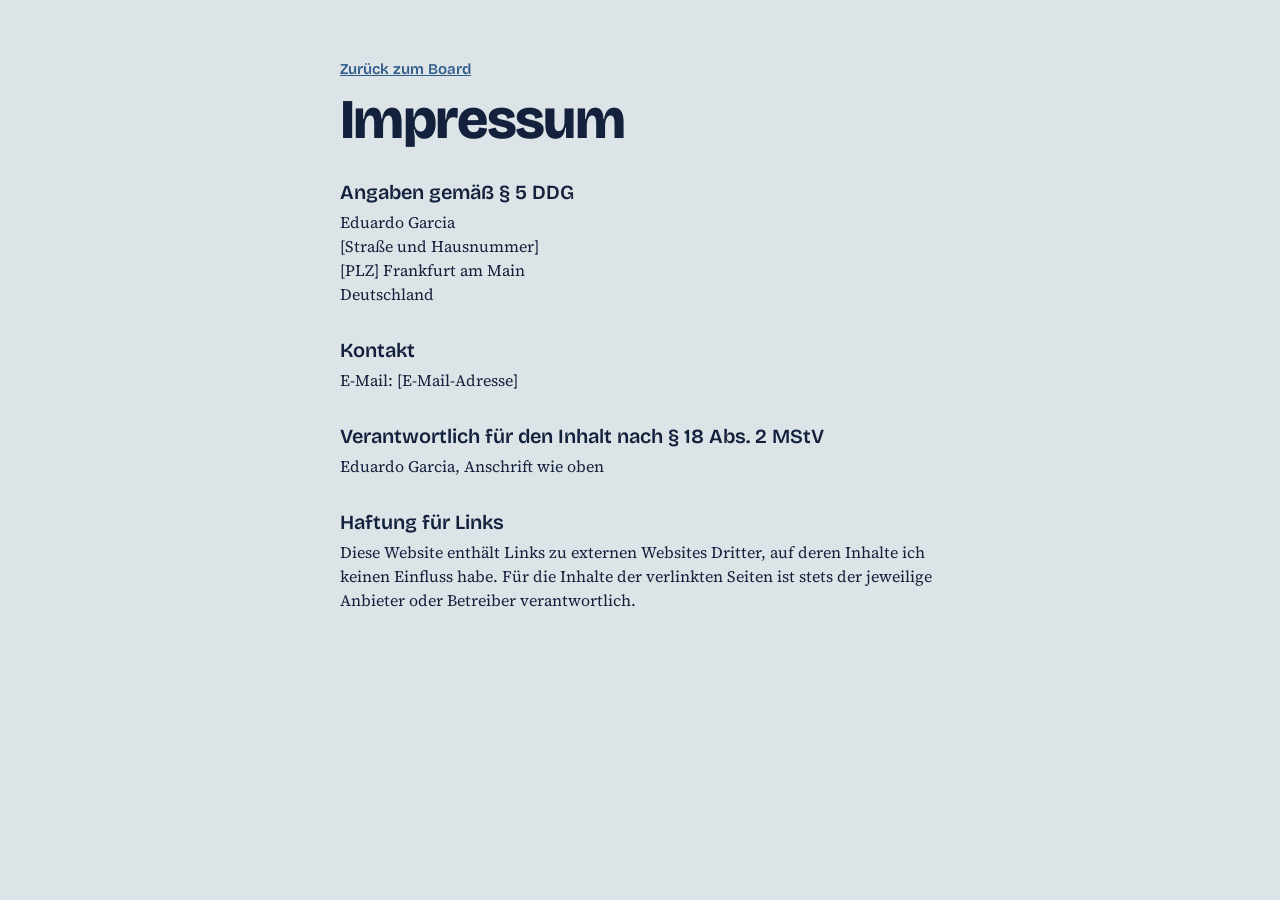
==== impressum.html @ 707f036e "Launch Data Frankfurt board site Co-Authored-By: Claude Opus 5.5 <noreply@anthropic.com> Claude-Sess" ====
<!DOCTYPE html>
<html lang="de">
<head>
  <meta charset="utf-8">
  <meta name="viewport" content="width=device-width, initial-scale=1">
  <meta name="robots" content="noindex">
  <title>Impressum · Data Frankfurt</title>
  <link rel="icon" href="favicon.svg" type="image/svg+xml">
  <link rel="preconnect" href="https://fonts.googleapis.com">
  <link rel="preconnect" href="https://fonts.gstatic.com" crossorigin>
  <link href="https://fonts.googleapis.com/css2?family=Bricolage+Grotesque:opsz,wght@12..96,400;12..96,800&family=Source+Serif+4:opsz,wght@8..60,400;8..60,600&display=swap" rel="stylesheet">
  <link rel="stylesheet" href="styles.css">
  <style>
    body { overflow: auto; }
    .legal { max-width: 640px; margin: 0 auto; padding: 56px 20px 80px; }
    .legal h1 { font: 800 56px/1 var(--display); letter-spacing: -0.03em; margin: 0 0 32px; }
    .legal h2 { font: 600 20px/1.2 var(--display); margin: 32px 0 6px; }
    .legal p { margin: 0 0 12px; }
    .back { font: 600 15px/1 var(--display); color: var(--bembel); }
  </style>
</head>
<body>
  <main class="legal">
    <p><a class="back" href="./">Zurück zum Board</a></p>
    <h1>Impressum</h1>

    <h2>Angaben gemäß § 5 DDG</h2>
    <p>
      Eduardo Garcia<br>
      <!-- TODO: Straße und Hausnummer -->[Straße und Hausnummer]<br>
      <!-- TODO: PLZ -->[PLZ] Frankfurt am Main<br>
      Deutschland
    </p>

    <h2>Kontakt</h2>
    <p><!-- TODO: E-Mail-Adresse -->E-Mail: [E-Mail-Adresse]</p>

    <h2>Verantwortlich für den Inhalt nach § 18 Abs. 2 MStV</h2>
    <p>Eduardo Garcia, Anschrift wie oben</p>

    <h2>Haftung für Links</h2>
    <p>Diese Website enthält Links zu externen Websites Dritter, auf deren Inhalte ich keinen Einfluss habe. Für die Inhalte der verlinkten Seiten ist stets der jeweilige Anbieter oder Betreiber verantwortlich.</p>
  </main>
</body>
</html>
---- styles.css ----
:root {
  --board: #dde4e7;      /* cool cutting-mat grey-blue */
  --grid: #c9d3d8;
  --ink: #14213d;        /* navy ink */
  --muted: #4a5873;
  --bembel: #2f5d8a;     /* Apfelwein stoneware blue */
  --paper: #ffffff;
  --note-yellow: #ffe27a;
  --note-blue: #cfe3f5;
  --focus: #e0430f;

  --display: "Bricolage Grotesque", "Avenir Next", system-ui, sans-serif;
  --serif: "Source Serif 4", Georgia, serif;
}

* { box-sizing: border-box; }
html, body { margin: 0; height: 100%; }
body {
  background: var(--board);
  color: var(--ink);
  font-family: var(--serif);
  font-size: 16px;
  line-height: 1.5;
  -webkit-font-smoothing: antialiased;
}
a { color: inherit; }
:focus-visible { outline: 3px solid var(--focus); outline-offset: 3px; }

/* ---------- Canvas ---------- */
.viewport {
  position: fixed; inset: 0;
  overflow: hidden;
  cursor: grab;
  touch-action: none;
  background-color: var(--board);
  background-image:
    linear-gradient(var(--grid) 1px, transparent 1px),
    linear-gradient(90deg, var(--grid) 1px, transparent 1px);
  background-size: 40px 40px;
}
.viewport.is-panning { cursor: grabbing; }
.board {
  position: absolute; left: 0; top: 0;
  width: 3000px; height: 1900px;
  transform-origin: 0 0;
}
.wires { position: absolute; inset: 0; width: 100%; height: 100%; overflow: visible; pointer-events: none; }
.wires path { fill: none; stroke: var(--bembel); stroke-width: 2.5; stroke-dasharray: 2 9; stroke-linecap: round; }
.wires circle { fill: var(--bembel); }

/* ---------- Frames: areas drawn straight onto the mat ---------- */
.frame {
  position: absolute;
  border: 2px solid var(--ink);
  border-radius: 28px;
  pointer-events: none;
}
.frame h2 {
  position: absolute; left: 24px; top: -28px; margin: 0;
  padding: 0 14px;
  background: var(--board);
  font: 800 40px/1.1 var(--display);
  letter-spacing: -0.02em;
}
.frame p {
  position: absolute; left: 40px; top: 24px; margin: 0;
  font: 400 15px/1.3 var(--display);
  color: var(--muted);
}

/* ---------- Cards ---------- */
.card {
  position: absolute;
  padding: 18px 20px 20px;
  background: var(--paper);
  color: var(--ink);
  cursor: grab;
  user-select: none;
  -webkit-user-select: none;
  touch-action: none;
}
.card.is-dragging { cursor: grabbing; z-index: 50; box-shadow: 0 18px 30px -12px rgba(20, 33, 61, .45); }
.card h3 { margin: 0 0 6px; font: 600 21px/1.2 var(--display); letter-spacing: -0.01em; }
.card p { margin: 0; font-size: 15.5px; line-height: 1.55; color: var(--muted); }

/* the big name, set right onto the mat */
.card--title { background: none; padding: 0; cursor: default; }
.card--title h1 {
  margin: 0;
  font: 800 132px/0.88 var(--display);
  letter-spacing: -0.045em;
  color: var(--ink);
}
.card--title p { margin-top: 22px; max-width: 34ch; font-size: 21px; line-height: 1.45; color: var(--ink); }

/* sticky notes */
.card--note { box-shadow: 0 2px 0 rgba(20, 33, 61, .08), 0 12px 18px -14px rgba(20, 33, 61, .5); }
.card--note.yellow { background: var(--note-yellow); }
.card--note.blue { background: var(--note-blue); }
.card--note.white { background: var(--paper); }
.card--note::before { /* tape */
  content: ""; position: absolute; top: -11px; left: 50%;
  width: 84px; height: 22px; margin-left: -42px;
  background: rgba(255, 255, 255, .55);
  border: 1px solid rgba(20, 33, 61, .08);
  transform: rotate(-3deg);
}
.card--note p { color: var(--ink); }

/* projects: index cards with a data glyph */
.card--project {
  border: 2px solid var(--ink);
  border-radius: 6px;
  box-shadow: 5px 5px 0 var(--ink);
}
.card--project .glyph { display: block; width: 72px; height: 40px; margin-bottom: 12px; }
.card--project .glyph * { stroke: var(--bembel); fill: none; stroke-width: 2; }
.card--project .glyph .fill { fill: var(--bembel); stroke: none; }
.tags { display: flex; flex-wrap: wrap; gap: 6px; margin: 14px 0 0; padding: 0; list-style: none; }
.tags li { font: 400 13px/1 var(--display); padding: 5px 9px; border-radius: 99px; background: var(--board); color: var(--ink); }
.card .more {
  display: inline-block; margin-top: 14px;
  font: 600 15px/1 var(--display);
  color: var(--bembel); text-underline-offset: 4px;
}

/* posts & links: plain paper slips */
.card--post, .card--link { border-radius: 4px; border-left: 6px solid var(--bembel); box-shadow: 0 10px 18px -14px rgba(20, 33, 61, .6); }
.card--link h3 a, .card--post h3 a { text-decoration: none; }
.card--link h3 a:hover, .card--post h3 a:hover { text-decoration: underline; text-underline-offset: 4px; }
.card time { display: block; margin-bottom: 6px; font: 400 13px/1 var(--display); color: var(--muted); }

/* ---------- Toolbar ---------- */
.toolbar {
  position: fixed; left: 16px; bottom: 16px; z-index: 100;
  display: flex; align-items: center; gap: 4px;
  padding: 6px;
  background: var(--ink);
  border-radius: 14px;
}
.toolbar button, .toolbar output {
  font: 600 14px/1 var(--display);
  color: #fff;
}
.toolbar button {
  min-width: 36px; height: 36px; padding: 0 12px;
  border: 0; border-radius: 9px;
  background: transparent;
  cursor: pointer;
}
.toolbar button:hover { background: rgba(255, 255, 255, .14); }
.toolbar button[aria-pressed="true"] { background: var(--note-yellow); color: var(--ink); }
.toolbar output { min-width: 48px; text-align: center; opacity: .8; }

/* ---------- List view ---------- */
.list { max-width: 720px; margin: 0 auto; padding: 56px 20px 120px; }
.list[hidden] { display: none; }
body.view-list { overflow: auto; }
body.view-list .viewport { display: none; }
body.view-list .toolbar [data-action="zoom-in"],
body.view-list .toolbar [data-action="zoom-out"],
body.view-list .toolbar [data-action="fit"],
body.view-list .toolbar [data-action="tidy"],
body.view-list .toolbar output { display: none; }
.list h1 { margin: 0; font: 800 clamp(56px, 13vw, 104px)/0.9 var(--display); letter-spacing: -0.045em; }
.list .lede { font-size: 20px; margin: 18px 0 32px; max-width: 34ch; }
.list section { margin-top: 56px; }
.list h2 { margin: 0 0 4px; font: 800 32px/1.1 var(--display); letter-spacing: -0.02em; }
.list .caption { margin: 0 0 18px; color: var(--muted); font-family: var(--display); }
.list .card { position: relative; left: auto !important; top: auto !important; width: auto !important; margin: 0 0 18px; cursor: auto; user-select: text; -webkit-user-select: text; transform: none !important; }

.noscript { position: fixed; inset: 40px; font-size: 20px; }

@media (max-width: 640px) {
  .toolbar { left: 8px; right: 8px; bottom: 8px; justify-content: space-between; overflow-x: auto; }
  .toolbar [data-action="tidy"] { display: none; }
}
@media (prefers-reduced-motion: no-preference) {
  .board.is-animating { transition: transform .45s cubic-bezier(.2, .7, .2, 1); }
}
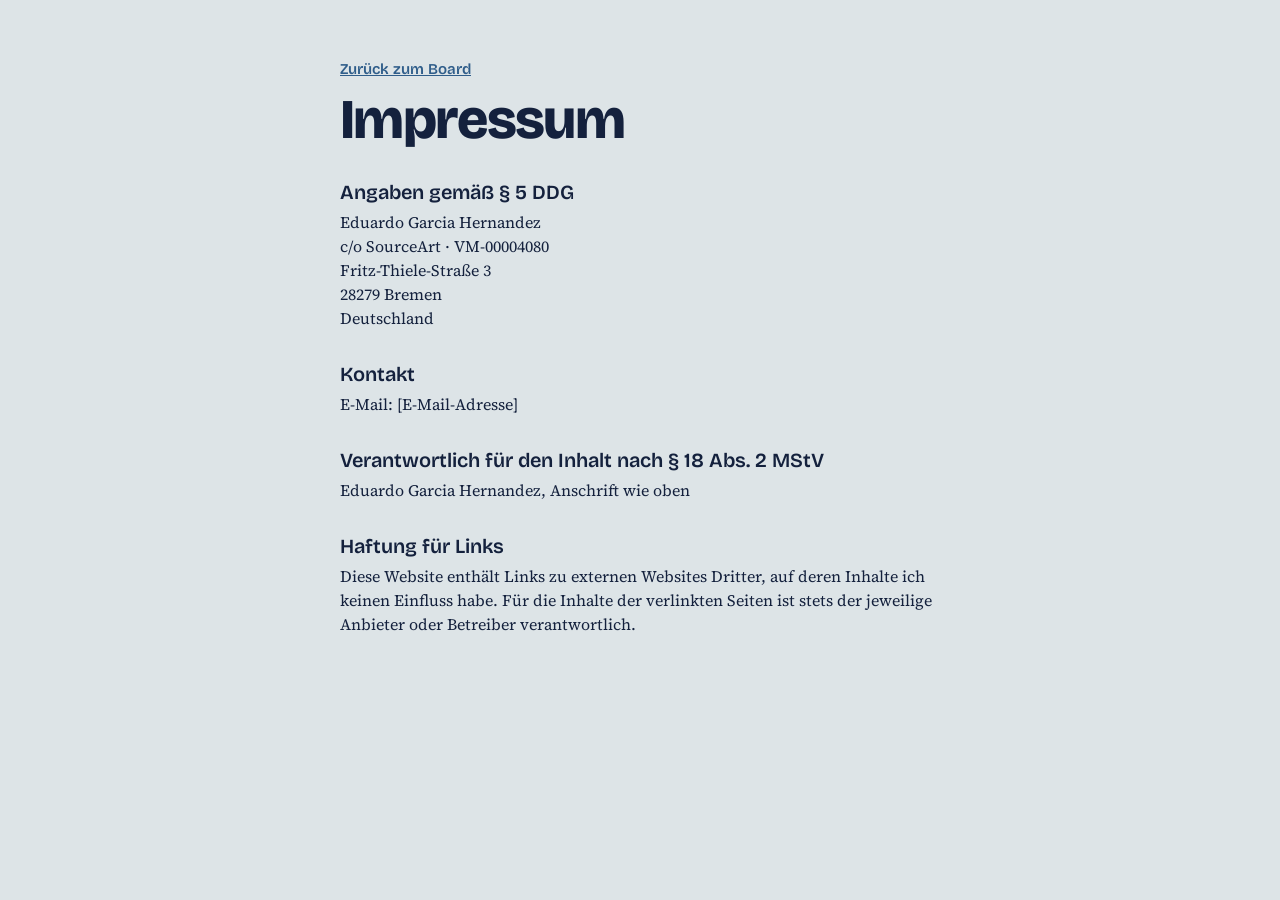
==== commit e8821fb6: "Add c/o address to Impressum Co-Authored-By: Claude Opus 5.5 <noreply@anthropic.com> Claude-Session:" ====
--- a/impressum.html
+++ b/impressum.html
@@ -26,9 +26,10 @@
 
     <h2>Angaben gemäß § 5 DDG</h2>
     <p>
-      Eduardo Garcia<br>
-      <!-- TODO: Straße und Hausnummer -->[Straße und Hausnummer]<br>
-      <!-- TODO: PLZ -->[PLZ] Frankfurt am Main<br>
+      Eduardo Garcia Hernandez<br>
+      c/o SourceArt · VM-00004080<br>
+      Fritz-Thiele-Straße 3<br>
+      28279 Bremen<br>
       Deutschland
     </p>
 
@@ -36,7 +37,7 @@
     <p><!-- TODO: E-Mail-Adresse -->E-Mail: [E-Mail-Adresse]</p>
 
     <h2>Verantwortlich für den Inhalt nach § 18 Abs. 2 MStV</h2>
-    <p>Eduardo Garcia, Anschrift wie oben</p>
+    <p>Eduardo Garcia Hernandez, Anschrift wie oben</p>
 
     <h2>Haftung für Links</h2>
     <p>Diese Website enthält Links zu externen Websites Dritter, auf deren Inhalte ich keinen Einfluss habe. Für die Inhalte der verlinkten Seiten ist stets der jeweilige Anbieter oder Betreiber verantwortlich.</p>
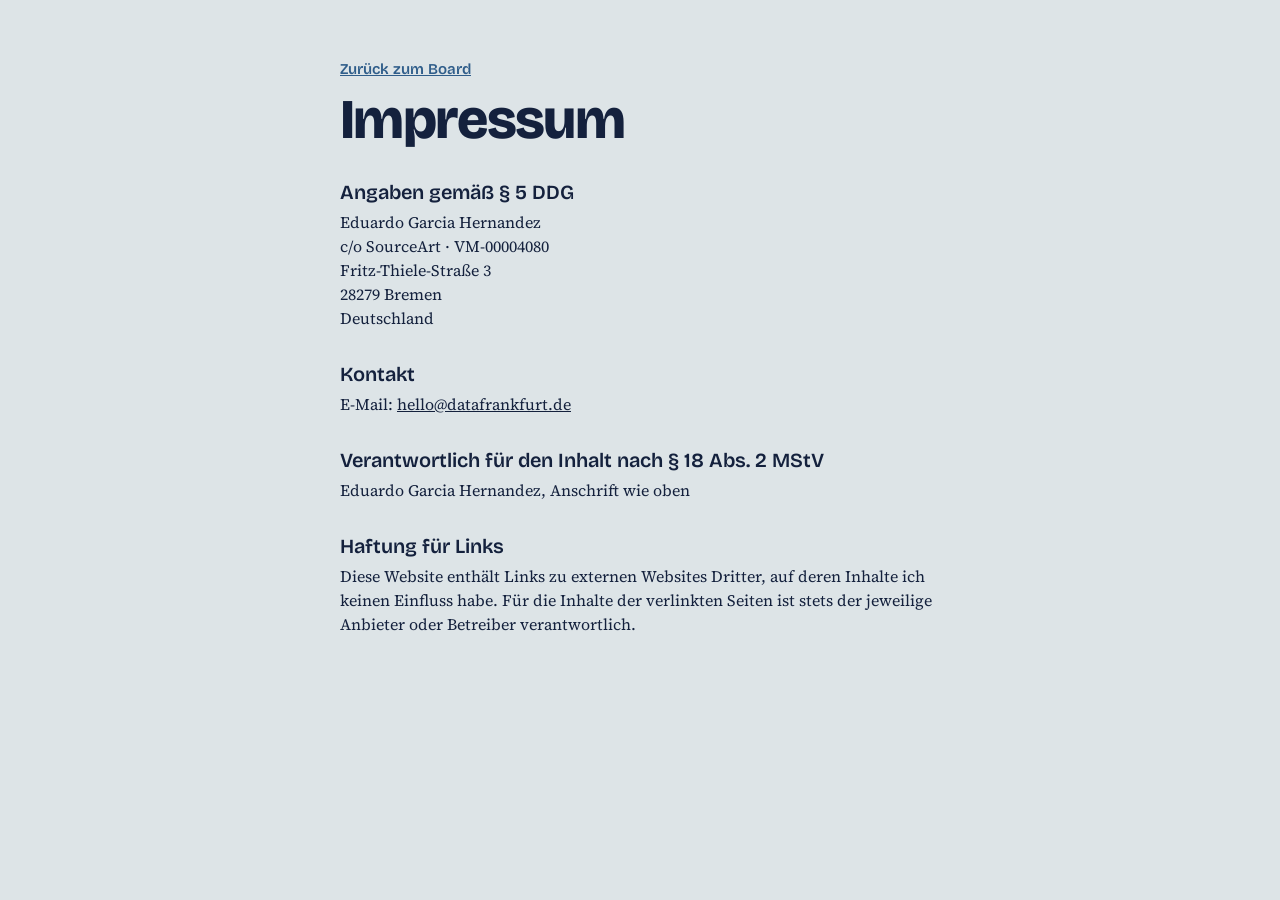
==== commit eeac2103: "Add contact email to Impressum Co-Authored-By: Claude Opus 5.5 <noreply@anthropic.com> Claude-Sessio" ====
--- a/impressum.html
+++ b/impressum.html
@@ -34,7 +34,7 @@
     </p>
 
     <h2>Kontakt</h2>
-    <p><!-- TODO: E-Mail-Adresse -->E-Mail: [E-Mail-Adresse]</p>
+    <p>E-Mail: <a href="mailto:hello@datafrankfurt.de">hello@datafrankfurt.de</a></p>
 
     <h2>Verantwortlich für den Inhalt nach § 18 Abs. 2 MStV</h2>
     <p>Eduardo Garcia Hernandez, Anschrift wie oben</p>
